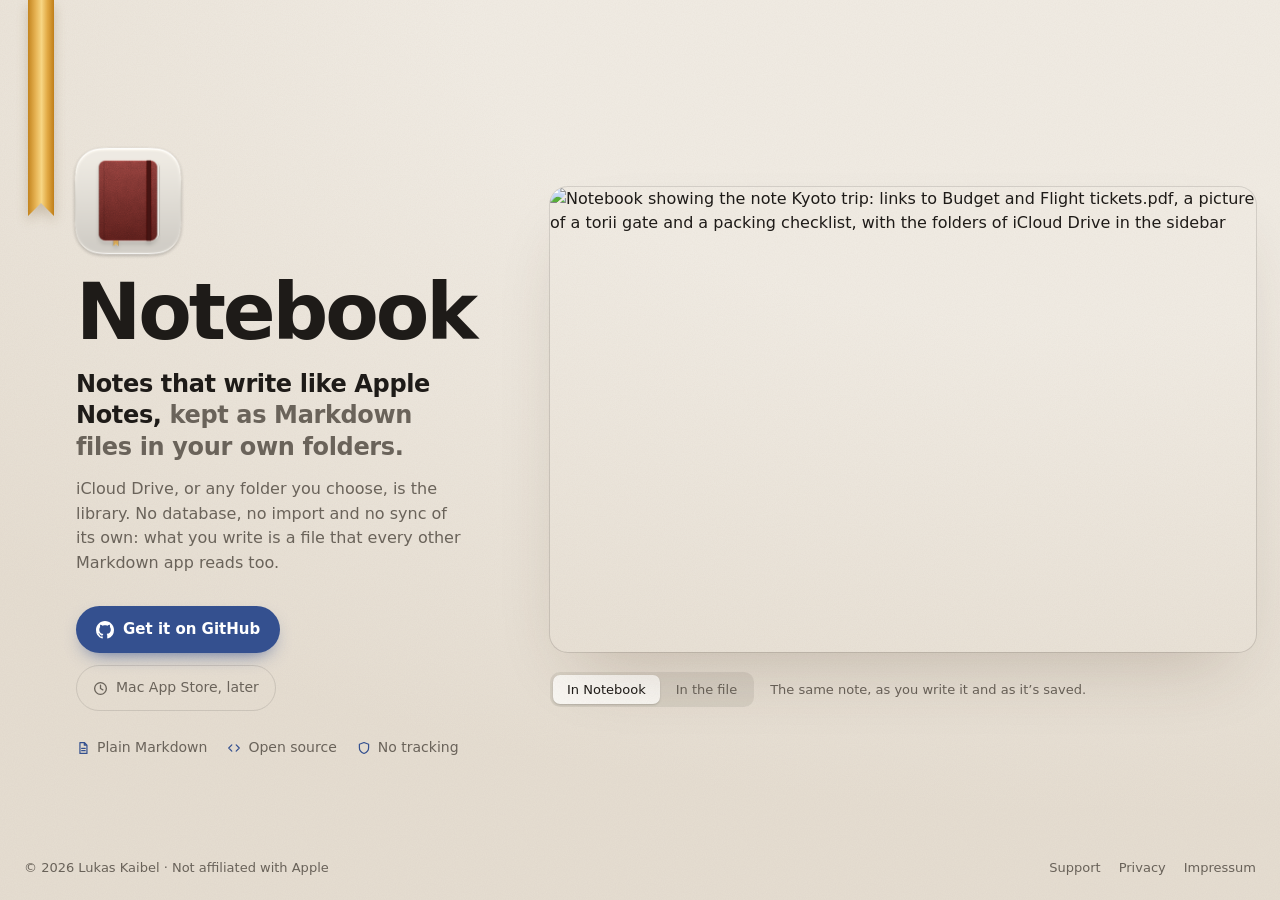
==== Website/index.html @ d15bc16d "A website for Notebook A one-page site on GitHub Pages, like Issues' but in Notebook's own look: the" ====
<!doctype html>
<html lang="en">
<head>
  <meta charset="utf-8">
  <meta name="viewport" content="width=device-width, initial-scale=1, viewport-fit=cover">
  <title>Notebook: Markdown notes for the Mac</title>
  <meta name="description" content="A native Mac app for Markdown notes that writes like Apple Notes. Every note stays a plain file in your own folders, iCloud Drive included.">
  <meta name="theme-color" content="#F1ECE4" media="(prefers-color-scheme: light)">
  <meta name="theme-color" content="#191715" media="(prefers-color-scheme: dark)">
  <meta property="og:type" content="website">
  <meta property="og:title" content="Notebook">
  <meta property="og:description" content="Markdown notes for the Mac that write like Apple Notes, kept as plain files in your own folders.">
  <meta property="og:url" content="https://lukaskaibel.github.io/notebook/">
  <meta property="og:image" content="https://lukaskaibel.github.io/notebook/social-preview.png">
  <meta property="og:image:width" content="1280">
  <meta property="og:image:height" content="640">
  <meta name="twitter:card" content="summary_large_image">
  <link rel="icon" href="images/favicon-light.png" media="(prefers-color-scheme: light)">
  <link rel="icon" href="images/favicon-dark.png" media="(prefers-color-scheme: dark)">
  <link rel="apple-touch-icon" href="images/apple-touch-icon.png">
  <link rel="stylesheet" href="style.css">
</head>
<body class="home">
  <!-- The bookmark ribbon from the icon, marking your place on the page. -->
  <div class="ribbon" aria-hidden="true"></div>

  <main class="hero">
    <div class="copy">
      <picture>
        <source srcset="images/icon-dark.png" media="(prefers-color-scheme: dark)">
        <img class="app-icon" src="images/icon-light.png" width="144" height="144" alt="">
      </picture>
      <h1>Notebook</h1>
      <p class="lead">Notes that write like Apple Notes, <span>kept as Markdown files in your own folders.</span></p>
      <p class="sub">iCloud Drive, or any folder you choose, is the library. No database, no import and no sync of its
        own: what you write is a file that every other Markdown app reads too.</p>

      <div class="actions">
        <a class="button primary" href="https://github.com/lukaskaibel/notebook">
          <svg viewBox="0 0 16 16" aria-hidden="true"><path d="M8 0c4.42 0 8 3.58 8 8a8.013 8.013 0 0 1-5.45 7.59c-.4.08-.55-.17-.55-.38 0-.27.01-1.13.01-2.2 0-.75-.25-1.23-.54-1.48 1.78-.2 3.65-.88 3.65-3.95 0-.88-.31-1.59-.82-2.15.08-.2.36-1.02-.08-2.12 0 0-.67-.22-2.2.82-.64-.18-1.32-.27-2-.27-.68 0-1.36.09-2 .27-1.53-1.03-2.2-.82-2.2-.82-.44 1.1-.16 1.92-.08 2.12-.51.56-.82 1.28-.82 2.15 0 3.06 1.86 3.75 3.64 3.95-.23.2-.44.55-.51 1.07-.46.21-1.61.55-2.33-.66-.15-.24-.6-.83-1.23-.82-.67.01-.27.38.01.53.34.19.73.9.82 1.13.16.45.68 1.31 2.69.94 0 .67.01 1.3.01 1.49 0 .21-.15.45-.55.38A7.995 7.995 0 0 1 0 8c0-4.42 3.58-8 8-8Z"/></svg>
          Get it on GitHub
        </a>
        <span class="soon">
          <svg viewBox="0 0 16 16" aria-hidden="true"><circle cx="8" cy="8" r="6.25"/><path d="M8 4.5V8l2.5 1.5"/></svg>
          Mac App Store, later
        </span>
      </div>

      <ul class="facts">
        <li><svg viewBox="0 0 16 16" aria-hidden="true"><path d="M4.5 1.75h5l3 3v9.5h-8Z M9.5 1.75v3h3 M6.5 8.5h4 M6.5 11h4"/></svg>Plain Markdown</li>
        <li><svg viewBox="0 0 16 16" aria-hidden="true"><path d="M5.5 4.5 2 8l3.5 3.5M10.5 4.5 14 8l-3.5 3.5"/></svg>Open source</li>
        <li><svg viewBox="0 0 16 16" aria-hidden="true"><path d="M8 1.75 2.75 3.75v4c0 3.1 2.2 5.4 5.25 6.5 3.05-1.1 5.25-3.4 5.25-6.5v-4Z"/></svg>No tracking</li>
      </ul>
    </div>

    <figure class="stage" data-view="app">
      <div class="window-frame">
        <picture>
          <source srcset="images/hero-dark.webp" media="(prefers-color-scheme: dark)">
          <img class="shot" src="images/hero-light.webp" width="2000" height="1319" fetchpriority="high"
            alt="Notebook showing the note Kyoto trip: links to Budget and Flight tickets.pdf, a picture of a torii gate and a packing checklist, with the folders of iCloud Drive in the sidebar">
        </picture>

        <!-- The same note as the file on disk: what Notebook saves, character for character. -->
        <div class="file" id="file" aria-hidden="true">
          <div class="file-bar"><i></i><i></i><i></i><b>Kyoto trip.md</b><span>iCloud Drive › Travel</span></div>
<pre class="file-text">Five days in October. Flights and the ryokan are booked, everything else stays loose. Costs are in <s>[[</s>Budget<s>]]</s>, the tickets in <s>[[</s>Flight tickets.pdf<s>]]</s>.

<s>![](.assets/torii.png)</s>

<s>## </s><b>Packing</b>
<s>- [x] </s>Passport
<s>- [x] </s>Rail pass voucher
<s>- [ ] </s>Power adapter, type A
<s>- [ ] </s>Rain jacket

<s>## </s><b>Plan</b>
<s>- **</s><b>Day 1</b><s>**</s> Fushimi Inari at sunrise, before the tour groups
<s>- **</s><b>Day 2</b><s>**</s> Arashiyama: bamboo grove early, then along the river
<s>- **</s><b>Day 3</b><s>**</s> Day trip to <s>[[</s>Nara<s>]]</s></pre>
        </div>
      </div>

      <figcaption>
        <div class="switch" role="group" aria-label="Show the note">
          <button type="button" id="show-app" data-view="app" aria-pressed="true">In Notebook</button>
          <button type="button" id="show-file" data-view="file" aria-pressed="false">In the file</button>
        </div>
        <span class="caption" id="caption">The same note, as you write it and as it’s saved.</span>
      </figcaption>
    </figure>
  </main>

  <footer class="footer">
    <span>© 2026 Lukas Kaibel · Not affiliated with Apple</span>
    <nav aria-label="Support and legal">
      <a href="support/">Support</a>
      <a href="privacy/">Privacy</a>
      <a href="impressum/">Impressum</a>
    </nav>
  </footer>

  <script>
    // In Notebook / In the file: the file slides in front of the window, as if opened in a plain text editor.
    (function () {
      var stage = document.querySelector(".stage");
      var file = document.getElementById("file");
      var buttons = stage.querySelectorAll(".switch button");
      function show(view) {
        stage.dataset.view = view;
        file.setAttribute("aria-hidden", String(view !== "file"));
        buttons.forEach(function (button) { button.setAttribute("aria-pressed", String(button.dataset.view === view)); });
      }
      buttons.forEach(function (button) {
        button.addEventListener("click", function () { show(button.dataset.view); });
      });
    })();
  </script>
</body>
</html>
---- Website/style.css ----
/* Notebook's website. The page is a sheet of the notebook on its icon: warm stone paper, ink-blue links and buttons,
   and the gold bookmark ribbon hanging from the top. Everything comes with the page; nothing loads from elsewhere. */

:root {
  --paper: #F1ECE4;
  --paper-deep: #E6DED2;
  --card: #FBF9F5;
  --text: #1E1B18;
  --text-2: #6A635A;
  --line: rgba(30, 27, 24, 0.12);
  --ink: #34508F;
  --on-ink: #FFFFFF;
  --shadow: rgba(70, 48, 26, 0.24);
  --grain-opacity: 0.38;
  --font: -apple-system, BlinkMacSystemFont, "SF Pro Text", "Helvetica Neue", system-ui, sans-serif;
  --font-display: -apple-system, BlinkMacSystemFont, "SF Pro Display", "Helvetica Neue", system-ui, sans-serif;
  --font-mono: ui-monospace, "SF Mono", SFMono-Regular, Menlo, monospace;
  --gutter: max(24px, env(safe-area-inset-left, 0px));
  color-scheme: light dark;
}

@media (prefers-color-scheme: dark) {
  :root {
    --paper: #1A1816;
    --paper-deep: #121110;
    --card: #242120;
    --text: #EDE8E1;
    --text-2: #A39B90;
    --line: rgba(255, 248, 238, 0.11);
    --ink: #93ABE3;
    --on-ink: #10141E;
    --shadow: rgba(0, 0, 0, 0.55);
    --grain-opacity: 0.22;
  }
}

*, *::before, *::after { box-sizing: border-box; }

html { -webkit-text-size-adjust: 100%; }

body {
  margin: 0;
  min-height: 100vh;
  min-height: 100dvh;
  color: var(--text);
  font: 16px/1.55 var(--font);
  -webkit-font-smoothing: antialiased;
  background:
    radial-gradient(120% 90% at 85% 0%, transparent 40%, var(--paper-deep) 100%),
    var(--paper);
  position: relative;
}

/* Paper grain, drawn by an SVG filter: no picture to load. */
body::before {
  content: "";
  position: fixed;
  inset: 0;
  pointer-events: none;
  opacity: var(--grain-opacity);
  mix-blend-mode: multiply;
  background-image: url("data:image/svg+xml,%3Csvg xmlns='http://www.w3.org/2000/svg' width='220' height='220'%3E%3Cfilter id='n'%3E%3CfeTurbulence type='fractalNoise' baseFrequency='0.9' numOctaves='2' stitchTiles='stitch'/%3E%3CfeColorMatrix values='0 0 0 0 0.35 0 0 0 0 0.3 0 0 0 0 0.24 0 0 0 0.16 0'/%3E%3C/filter%3E%3Crect width='100%25' height='100%25' filter='url(%23n)'/%3E%3C/svg%3E");
}

@media (prefers-color-scheme: dark) {
  body::before { mix-blend-mode: screen; }
}

a { color: var(--ink); text-underline-offset: 0.18em; }
a:focus-visible, button:focus-visible { outline: 2px solid var(--ink); outline-offset: 3px; border-radius: 6px; }

svg { width: 1em; height: 1em; flex: none; }

/* ---------- Home ---------- */

body.home {
  display: grid;
  grid-template-rows: 1fr auto;
  overflow-x: hidden;
}

/* The ribbon: satin gold, with the notch of the one on the icon. It unrolls once when the page opens. */
.ribbon {
  position: absolute;
  top: 0;
  left: max(28px, calc(50% - 660px));
  width: 26px;
  height: clamp(130px, 24vh, 250px);
  z-index: 2;
  filter: drop-shadow(0 6px 6px rgba(90, 58, 12, 0.22));
  pointer-events: none;
}
.ribbon::before {
  content: "";
  position: absolute;
  inset: 0;
  background: linear-gradient(90deg, #C3841E 0%, #E7B455 30%, #F7D683 52%, #E2AA45 74%, #C07F1A 100%);
  clip-path: polygon(0 0, 100% 0, 100% 100%, 50% calc(100% - 13px), 0 100%);
  transform-origin: top;
}

@media (prefers-reduced-motion: no-preference) {
  .ribbon::before { animation: unroll 0.95s cubic-bezier(0.2, 0.85, 0.25, 1) 0.15s both; }
  @keyframes unroll { from { transform: scaleY(0); } to { transform: scaleY(1); } }
}

.hero {
  width: 100%;
  max-width: 1340px;
  margin: 0 auto;
  padding: clamp(64px, 11vh, 120px) var(--gutter) clamp(32px, 5vh, 56px) calc(var(--gutter) + 52px);
  display: grid;
  grid-template-columns: minmax(300px, 410px) minmax(0, 1fr);
  gap: clamp(36px, 5vw, 80px);
  align-items: center;
}

.copy { position: relative; z-index: 1; min-width: 0; }

.app-icon {
  display: block;
  width: 132px;
  height: 132px;
  margin: 0 0 6px -14px;
}

h1, h2, h3 { font-family: var(--font-display); text-wrap: balance; }

.home h1 {
  margin: 0;
  font-size: clamp(50px, 6.2vw, 78px);
  line-height: 1;
  font-weight: 800;
  letter-spacing: -0.04em;
}

.lead {
  margin: 18px 0 0;
  font-size: clamp(20px, 2vw, 24px);
  line-height: 1.3;
  font-weight: 650;
  letter-spacing: -0.015em;
  text-wrap: balance;
}
.lead span { color: var(--text-2); }

.sub {
  margin: 14px 0 0;
  max-width: 38ch;
  color: var(--text-2);
  font-size: 16px;
}

.actions {
  display: flex;
  flex-wrap: wrap;
  align-items: center;
  gap: 12px;
  margin-top: 30px;
}

.button {
  display: inline-flex;
  align-items: center;
  gap: 9px;
  padding: 12px 20px;
  border-radius: 999px;
  font-size: 15px;
  font-weight: 600;
  text-decoration: none;
}
.button svg { font-size: 18px; fill: currentColor; }
.button.primary { background: var(--ink); color: var(--on-ink); box-shadow: 0 8px 20px -10px var(--ink); }
.button.primary:hover { filter: brightness(1.08); }

.soon {
  display: inline-flex;
  align-items: center;
  gap: 8px;
  padding: 11px 16px;
  border-radius: 999px;
  border: 1px solid var(--line);
  color: var(--text-2);
  font-size: 14px;
  font-weight: 500;
}
.soon svg { font-size: 15px; fill: none; stroke: currentColor; stroke-width: 1.4; stroke-linecap: round; }

.facts {
  display: flex;
  flex-wrap: wrap;
  gap: 8px 20px;
  margin: 26px 0 0;
  padding: 0;
  list-style: none;
  color: var(--text-2);
  font-size: 14px;
}
.facts li { display: inline-flex; align-items: center; gap: 7px; }
.facts svg { color: var(--ink); fill: none; stroke: currentColor; stroke-width: 1.4; stroke-linecap: round; stroke-linejoin: round; }

/* The app, and the same note as its file. */
.stage { margin: 0; min-width: 0; }

.window-frame { position: relative; }

.shot {
  display: block;
  width: 100%;
  height: auto;
  border-radius: 18px;
  box-shadow: 0 34px 70px -28px var(--shadow), 0 0 0 1px var(--line);
  transition: filter 0.4s ease;
}

.file {
  position: absolute;
  right: 5%;
  bottom: 5%;
  width: min(64%, 600px);
  max-height: 88%;
  overflow: hidden;
  background: var(--card);
  border-radius: 12px;
  box-shadow: 0 28px 60px -16px rgba(0, 0, 0, 0.42), 0 0 0 0.5px rgba(0, 0, 0, 0.25);
  opacity: 0;
  transform: translateY(26px) scale(0.98);
  pointer-events: none;
  transition: opacity 0.3s ease, transform 0.45s cubic-bezier(0.2, 0.85, 0.25, 1);
}

.stage[data-view="file"] .file { opacity: 1; transform: none; pointer-events: auto; }
.stage[data-view="file"] .shot { filter: saturate(0.85) brightness(0.96); }

@media (prefers-reduced-motion: reduce) {
  .file, .shot { transition: none; }
}

.file-bar {
  display: flex;
  align-items: center;
  gap: 7px;
  height: 36px;
  padding: 0 14px;
  border-bottom: 1px solid var(--line);
  font-size: 12.5px;
}
.file-bar i { width: 11px; height: 11px; border-radius: 50%; background: #FF5F57; flex: none; }
.file-bar i:nth-child(2) { background: #FEBC2E; }
.file-bar i:nth-child(3) { background: #28C840; }
.file-bar b { margin-left: 8px; font-weight: 600; }
.file-bar span { margin-left: auto; color: var(--text-2); white-space: nowrap; overflow: hidden; text-overflow: ellipsis; }

.file-text {
  margin: 0;
  padding: 16px 18px 20px;
  font: clamp(10.5px, 0.85vw, 12.5px)/1.6 var(--font-mono);
  white-space: pre-wrap;
  overflow-wrap: anywhere;
  color: var(--text);
}
.file-text s { text-decoration: none; color: var(--text-2); opacity: 0.85; }
.file-text b { font-weight: 700; }

figcaption {
  display: flex;
  flex-wrap: wrap;
  align-items: center;
  gap: 10px 16px;
  margin-top: 20px;
}

.switch {
  display: inline-flex;
  gap: 2px;
  padding: 3px;
  border-radius: 10px;
  background: color-mix(in srgb, var(--text) 8%, transparent);
}
.switch button {
  font: 500 13px/1 var(--font);
  color: var(--text-2);
  background: transparent;
  border: 0;
  border-radius: 7px;
  padding: 8px 14px;
  cursor: pointer;
}
.switch button[aria-pressed="true"] { background: var(--card); color: var(--text); box-shadow: 0 1px 2px rgba(0, 0, 0, 0.16); }
@media (prefers-reduced-motion: no-preference) { .switch button { transition: background 0.15s, color 0.15s; } }

.caption { color: var(--text-2); font-size: 13px; }

/* ---------- Footer ---------- */

.footer {
  display: flex;
  flex-wrap: wrap;
  align-items: center;
  justify-content: space-between;
  gap: 10px 24px;
  width: 100%;
  max-width: 1340px;
  margin: 0 auto;
  padding: 18px var(--gutter) max(22px, env(safe-area-inset-bottom, 0px));
  color: var(--text-2);
  font-size: 13px;
}
.footer nav { display: flex; flex-wrap: wrap; gap: 18px; }
.footer a { color: var(--text-2); text-decoration: none; }
.footer a:hover, .footer a[aria-current="page"] { color: var(--text); }

/* ---------- Narrow windows and phones ---------- */

@media (max-width: 960px) {
  .hero {
    grid-template-columns: minmax(0, 1fr);
    padding-top: clamp(72px, 12vh, 110px);
    padding-left: calc(var(--gutter) + 40px);
    gap: 44px;
  }
  .ribbon { left: max(20px, env(safe-area-inset-left, 0px)); width: 22px; height: 150px; }
  .stage { margin-left: -40px; }
  .file { width: 74%; right: 4%; }
}

@media (max-width: 560px) {
  .hero { padding-left: calc(var(--gutter) + 26px); padding-right: var(--gutter); }
  .stage { margin-left: -26px; }
  .ribbon { width: 18px; height: 118px; left: 16px; }
  .app-icon { width: 108px; height: 108px; margin-left: -11px; }
  .shot { border-radius: 12px; }
  .file { width: 92%; right: 4%; bottom: 4%; max-height: 92%; }
  .file-bar span { display: none; }
  .file-text { font-size: 10.5px; padding: 12px 13px 14px; }
}

/* ---------- Support, privacy and the legal notice ---------- */

.top {
  display: flex;
  align-items: center;
  justify-content: space-between;
  gap: 16px;
  width: 100%;
  max-width: 820px;
  margin: 0 auto;
  padding: 26px var(--gutter) 0;
}
.brand {
  display: inline-flex;
  align-items: center;
  gap: 8px;
  color: var(--text);
  font-weight: 700;
  font-size: 17px;
  text-decoration: none;
  letter-spacing: -0.01em;
}
.brand img { width: 36px; height: 36px; margin: -2px -2px -2px -4px; }
.top .link { display: inline-flex; align-items: center; gap: 7px; color: var(--text-2); text-decoration: none; font-size: 14px; }
.top .link svg { fill: currentColor; font-size: 16px; }
.top .link:hover { color: var(--text); }

.doc {
  width: 100%;
  max-width: 820px;
  margin: 0 auto;
  padding: clamp(40px, 8vh, 72px) var(--gutter) 56px;
}
.doc h1 { margin: 0; font-size: clamp(36px, 5vw, 46px); line-height: 1.08; font-weight: 800; letter-spacing: -0.035em; }
.doc h2 { margin: 40px 0 10px; font-size: 21px; letter-spacing: -0.015em; }
.doc p, .doc li { max-width: 68ch; }
.doc p { margin: 0 0 12px; }
.doc ul { padding-left: 20px; margin: 0 0 12px; }
.doc li { margin-bottom: 6px; }
.doc .intro { margin-top: 14px; color: var(--text-2); font-size: 18px; line-height: 1.5; }
.doc .updated { color: var(--text-2); font-size: 14px; }
.doc address { font-style: normal; margin-bottom: 12px; }
.doc code { font: 0.9em var(--font-mono); padding: 1px 5px; border-radius: 5px; background: color-mix(in srgb, var(--text) 7%, transparent); }

.cards {
  display: grid;
  grid-template-columns: repeat(auto-fit, minmax(200px, 1fr));
  gap: 14px;
  margin: 30px 0 8px;
}
.card {
  display: grid;
  gap: 4px;
  align-content: start;
  padding: 18px 18px 16px;
  border-radius: 14px;
  background: var(--card);
  border: 1px solid var(--line);
  color: var(--text);
  text-decoration: none;
}
.card:hover { border-color: color-mix(in srgb, var(--ink) 55%, transparent); }
.card svg { font-size: 24px; margin-bottom: 8px; color: var(--ink); fill: none; stroke: currentColor; stroke-width: 1.6; stroke-linecap: round; stroke-linejoin: round; }
.card svg.filled { fill: currentColor; stroke: none; }
.card b { font-size: 16px; }
.card span { color: var(--text-2); font-size: 14px; line-height: 1.45; }

.faq { display: grid; gap: 10px; margin-top: 16px; }
.faq details {
  border-radius: 12px;
  background: var(--card);
  border: 1px solid var(--line);
  padding: 0 18px;
}
.faq summary {
  cursor: pointer;
  padding: 15px 0;
  font-weight: 600;
  list-style: none;
  display: flex;
  justify-content: space-between;
  gap: 16px;
}
.faq summary::-webkit-details-marker { display: none; }
.faq summary::after { content: "+"; color: var(--text-2); font-weight: 400; font-size: 20px; line-height: 1; }
.faq details[open] summary::after { content: "−"; }
.faq details p { color: var(--text-2); margin: -4px 0 16px; }

.doc + .footer { max-width: 820px; }
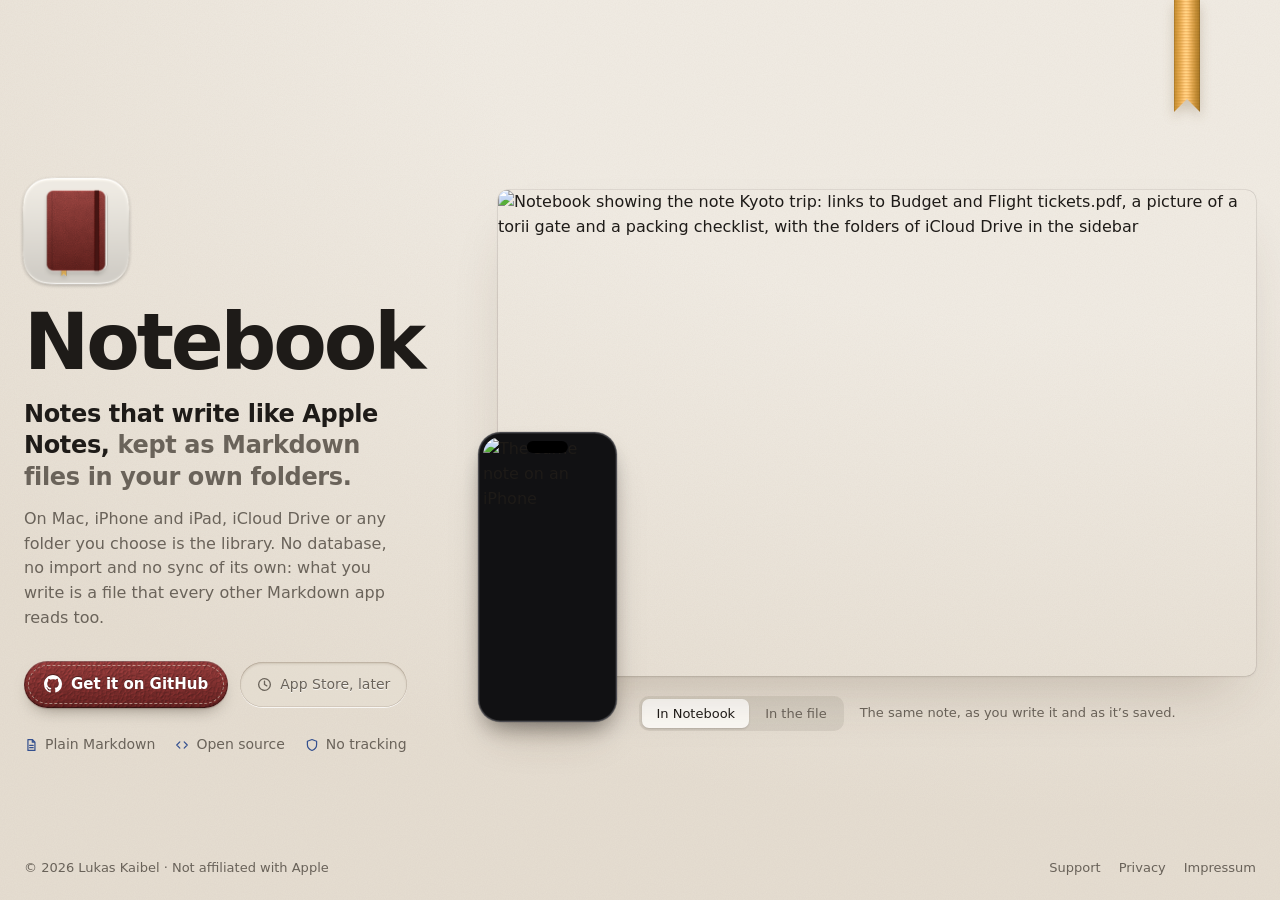
==== commit 29b3aa1b: "Website: a leather button, a cloth ribbon, and Notebook on iPhone and iPad The page now says what th" ====
--- a/Website/index.html
+++ b/Website/index.html
@@ -3,13 +3,13 @@
 <head>
   <meta charset="utf-8">
   <meta name="viewport" content="width=device-width, initial-scale=1, viewport-fit=cover">
-  <title>Notebook: Markdown notes for the Mac</title>
-  <meta name="description" content="A native Mac app for Markdown notes that writes like Apple Notes. Every note stays a plain file in your own folders, iCloud Drive included.">
+  <title>Notebook: Markdown notes for Mac, iPhone and iPad</title>
+  <meta name="description" content="A native app for Markdown notes on Mac, iPhone and iPad that writes like Apple Notes. Every note stays a plain file in your own folders, iCloud Drive included.">
   <meta name="theme-color" content="#F1ECE4" media="(prefers-color-scheme: light)">
   <meta name="theme-color" content="#191715" media="(prefers-color-scheme: dark)">
   <meta property="og:type" content="website">
   <meta property="og:title" content="Notebook">
-  <meta property="og:description" content="Markdown notes for the Mac that write like Apple Notes, kept as plain files in your own folders.">
+  <meta property="og:description" content="Markdown notes for Mac, iPhone and iPad that write like Apple Notes, kept as plain files in your own folders.">
   <meta property="og:url" content="https://lukaskaibel.github.io/notebook/">
   <meta property="og:image" content="https://lukaskaibel.github.io/notebook/social-preview.png">
   <meta property="og:image:width" content="1280">
@@ -19,9 +19,10 @@
   <link rel="icon" href="images/favicon-dark.png" media="(prefers-color-scheme: dark)">
   <link rel="apple-touch-icon" href="images/apple-touch-icon.png">
   <link rel="stylesheet" href="style.css">
+  <script src="ribbon.js" defer></script>
 </head>
 <body class="home">
-  <!-- The bookmark ribbon from the icon, marking your place on the page. -->
+  <!-- The bookmark ribbon from the icon, marking your place on the page. ribbon.js makes it fabric. -->
   <div class="ribbon" aria-hidden="true"></div>
 
   <main class="hero">
@@ -32,8 +33,8 @@
       </picture>
       <h1>Notebook</h1>
       <p class="lead">Notes that write like Apple Notes, <span>kept as Markdown files in your own folders.</span></p>
-      <p class="sub">iCloud Drive, or any folder you choose, is the library. No database, no import and no sync of its
-        own: what you write is a file that every other Markdown app reads too.</p>
+      <p class="sub">On Mac, iPhone and iPad, iCloud Drive or any folder you choose is the library. No database, no
+        import and no sync of its own: what you write is a file that every other Markdown app reads too.</p>
 
       <div class="actions">
         <a class="button primary" href="https://github.com/lukaskaibel/notebook">
@@ -42,7 +43,7 @@
         </a>
         <span class="soon">
           <svg viewBox="0 0 16 16" aria-hidden="true"><circle cx="8" cy="8" r="6.25"/><path d="M8 4.5V8l2.5 1.5"/></svg>
-          Mac App Store, later
+          App Store, later
         </span>
       </div>
 
@@ -56,10 +57,18 @@
     <figure class="stage" data-view="app">
       <div class="window-frame">
         <picture>
-          <source srcset="images/hero-dark.webp" media="(prefers-color-scheme: dark)">
-          <img class="shot" src="images/hero-light.webp" width="2000" height="1319" fetchpriority="high"
+          <source srcset="images/window-dark.webp" media="(prefers-color-scheme: dark)">
+          <img class="shot" src="images/window-light.webp" width="1800" height="1153" fetchpriority="high"
             alt="Notebook showing the note Kyoto trip: links to Budget and Flight tickets.pdf, a picture of a torii gate and a packing checklist, with the folders of iCloud Drive in the sidebar">
         </picture>
+
+        <!-- And on the iPhone, from the same folder in iCloud Drive. -->
+        <div class="phone">
+          <picture>
+            <source srcset="images/iphone-dark.webp" media="(prefers-color-scheme: dark)">
+            <img src="images/iphone-light.webp" width="600" height="1304" alt="The same note on an iPhone">
+          </picture>
+        </div>
 
         <!-- The same note as the file on disk: what Notebook saves, character for character. -->
         <div class="file" id="file" aria-hidden="true">
--- a/Website/style.css
+++ b/Website/style.css
@@ -1,5 +1,6 @@
-/* Notebook's website. The page is a sheet of the notebook on its icon: warm stone paper, ink-blue links and buttons,
-   and the gold bookmark ribbon hanging from the top. Everything comes with the page; nothing loads from elsewhere. */
+/* Notebook's website. The page is a sheet of the notebook on its icon: warm stone paper, ink-blue links, a button
+   cut from the cover's leather, and the gold bookmark ribbon hanging from the top. Everything comes with the page;
+   nothing loads from elsewhere. */
 
 :root {
   --paper: #F1ECE4;
@@ -11,11 +12,25 @@
   --ink: #34508F;
   --on-ink: #FFFFFF;
   --shadow: rgba(70, 48, 26, 0.24);
+  --rim: rgba(30, 27, 24, 0.14);
   --grain-opacity: 0.38;
+  /* The button's leather: the icon's oxblood cover, with its grain (images/leather.webp) multiplied over it. For
+     leather in the ink blue of the links instead: linear-gradient(#4767A9, #263F78), and (#5471B3, #2A437A) in the
+     dark. */
+  --leather: linear-gradient(#B04746, #7A2928);
+  /* Pressed into the paper: a shadow along the top inside, a highlight along the bottom outside. */
+  --deboss-shade: rgba(70, 48, 26, 0.2);
+  --deboss-light: rgba(255, 255, 255, 0.75);
+  /* The ribbon, read by ribbon.js; the fallback below draws the same gold as a gradient. */
+  --ribbon: #DC9C30;
+  --ribbon-sheen: #FFF1C9;
+  --ribbon-notch: 13px;
   --font: -apple-system, BlinkMacSystemFont, "SF Pro Text", "Helvetica Neue", system-ui, sans-serif;
   --font-display: -apple-system, BlinkMacSystemFont, "SF Pro Display", "Helvetica Neue", system-ui, sans-serif;
   --font-mono: ui-monospace, "SF Mono", SFMono-Regular, Menlo, monospace;
   --gutter: max(24px, env(safe-area-inset-left, 0px));
+  /* Above the hero: room for the ribbon, which ends just above the window. */
+  --hero-top: clamp(80px, 14vh, 150px);
   color-scheme: light dark;
 }
 
@@ -30,7 +45,11 @@
     --ink: #93ABE3;
     --on-ink: #10141E;
     --shadow: rgba(0, 0, 0, 0.55);
+    --rim: rgba(255, 248, 238, 0.13);
     --grain-opacity: 0.22;
+    --leather: linear-gradient(#BC5251, #82302F);
+    --deboss-shade: rgba(0, 0, 0, 0.5);
+    --deboss-light: rgba(255, 248, 238, 0.07);
   }
 }
 
@@ -79,13 +98,15 @@
   overflow-x: hidden;
 }
 
-/* The ribbon: satin gold, with the notch of the one on the icon. It unrolls once when the page opens. */
+/* The ribbon: gold grosgrain, with the notch of the one on the icon. ribbon.js draws it as fabric that the pointer
+   pushes around; without it (no script, no WebGL) this gradient unrolls once when the page opens. It hangs in the
+   open paper at the top right, over the window's outline and ending just above it. */
 .ribbon {
   position: absolute;
   top: 0;
-  left: max(28px, calc(50% - 660px));
+  right: max(72px, calc(50% - 560px));
   width: 26px;
-  height: clamp(130px, 24vh, 250px);
+  height: calc(var(--hero-top) - 14px);
   z-index: 2;
   filter: drop-shadow(0 6px 6px rgba(90, 58, 12, 0.22));
   pointer-events: none;
@@ -95,9 +116,11 @@
   position: absolute;
   inset: 0;
   background: linear-gradient(90deg, #C3841E 0%, #E7B455 30%, #F7D683 52%, #E2AA45 74%, #C07F1A 100%);
-  clip-path: polygon(0 0, 100% 0, 100% 100%, 50% calc(100% - 13px), 0 100%);
+  clip-path: polygon(0 0, 100% 0, 100% 100%, 50% calc(100% - var(--ribbon-notch)), 0 100%);
   transform-origin: top;
 }
+.ribbon.live::before { display: none; }
+.ribbon canvas { position: absolute; top: 0; pointer-events: none; }
 
 @media (prefers-reduced-motion: no-preference) {
   .ribbon::before { animation: unroll 0.95s cubic-bezier(0.2, 0.85, 0.25, 1) 0.15s both; }
@@ -108,7 +131,7 @@
   width: 100%;
   max-width: 1340px;
   margin: 0 auto;
-  padding: clamp(64px, 11vh, 120px) var(--gutter) clamp(32px, 5vh, 56px) calc(var(--gutter) + 52px);
+  padding: var(--hero-top) var(--gutter) clamp(32px, 5vh, 56px);
   display: grid;
   grid-template-columns: minmax(300px, 410px) minmax(0, 1fr);
   gap: clamp(36px, 5vw, 80px);
@@ -170,17 +193,60 @@
   text-decoration: none;
 }
 .button svg { font-size: 18px; fill: currentColor; }
-.button.primary { background: var(--ink); color: var(--on-ink); box-shadow: 0 8px 20px -10px var(--ink); }
-.button.primary:hover { filter: brightness(1.08); }
-
+
+/* A piece of the icon's leather cover: grained, stitched along the edge, and pressed in when clicked. */
+.button.primary {
+  position: relative;
+  color: #FFF;
+  background: url("images/leather.webp") 0 0 / 128px 128px, var(--leather);
+  background-blend-mode: multiply, normal;
+  text-shadow: 0 -1px 0 rgba(0, 0, 0, 0.35);
+  box-shadow:
+    inset 0 1px 0 rgba(255, 255, 255, 0.22),
+    inset 0 -1.5px 2px rgba(0, 0, 0, 0.28),
+    inset 0 0 0 1px rgba(0, 0, 0, 0.22),
+    0 1px 1px rgba(40, 20, 0, 0.18),
+    0 8px 18px -10px rgba(30, 20, 10, 0.6);
+}
+.button.primary svg { filter: drop-shadow(0 -1px 0 rgba(0, 0, 0, 0.35)); }
+/* The stitching, sunk a little into the leather. */
+.button.primary::after {
+  content: "";
+  position: absolute;
+  inset: 4px;
+  border-radius: inherit;
+  border: 1.25px dashed rgba(255, 244, 225, 0.5);
+  filter: drop-shadow(0 0.75px 0 rgba(0, 0, 0, 0.3));
+  pointer-events: none;
+}
+.button.primary:hover { filter: brightness(1.06) saturate(1.04); }
+.button.primary:active {
+  filter: brightness(0.95);
+  transform: translateY(1px);
+  box-shadow:
+    inset 0 2px 4px rgba(0, 0, 0, 0.38),
+    inset 0 0 0 1px rgba(0, 0, 0, 0.26),
+    0 0 0 rgba(40, 20, 0, 0),
+    0 4px 10px -8px rgba(30, 20, 10, 0.5);
+}
+@media (prefers-reduced-motion: no-preference) {
+  .button.primary { transition: filter 0.15s, transform 0.1s, box-shadow 0.1s; }
+}
+
+/* Not a button yet: a place pressed into the paper, waiting for the App Store's. */
 .soon {
   display: inline-flex;
   align-items: center;
   gap: 8px;
-  padding: 11px 16px;
+  padding: 12px 17px;
   border-radius: 999px;
-  border: 1px solid var(--line);
+  background: color-mix(in srgb, var(--paper-deep) 55%, transparent);
+  box-shadow:
+    inset 0 1.5px 2.5px var(--deboss-shade),
+    inset 0 0 0 0.5px var(--deboss-shade),
+    0 1px 0 var(--deboss-light);
   color: var(--text-2);
+  text-shadow: 0 1px 0 var(--deboss-light);
   font-size: 14px;
   font-weight: 500;
 }
@@ -199,18 +265,58 @@
 .facts li { display: inline-flex; align-items: center; gap: 7px; }
 .facts svg { color: var(--ink); fill: none; stroke: currentColor; stroke-width: 1.4; stroke-linecap: round; stroke-linejoin: round; }
 
-/* The app, and the same note as its file. */
-.stage { margin: 0; min-width: 0; }
+/* The app, and the same note as its file. The stage is a container, so that the window's corners and the phone in
+   front of it are sized in the window's width (cqw). */
+.stage { --phone-width: 18cqw; --phone-left: -2.5cqw; margin: 0; min-width: 0; container-type: inline-size; }
 
 .window-frame { position: relative; }
 
+/* The window as it is on the Mac, lying on the paper: its own corners, the hairline macOS draws around it, and a
+   shadow. */
 .shot {
   display: block;
   width: 100%;
   height: auto;
-  border-radius: 18px;
-  box-shadow: 0 34px 70px -28px var(--shadow), 0 0 0 1px var(--line);
+  border-radius: 1.33cqw;
+  box-shadow:
+    0 0 0 0.5px var(--rim),
+    0 1px 3px rgba(40, 28, 16, 0.08),
+    0 30px 60px -24px var(--shadow);
   transition: filter 0.4s ease;
+}
+
+/* The iPhone standing in front of the window's lower left corner, drawn around its screenshot: a dark bezel with a
+   graphite edge, the screen's own corners and the Dynamic Island, in an iPhone's proportions. */
+.phone {
+  --width: var(--phone-width);
+  --bezel: calc(var(--width) * 0.028);
+  --screen: calc(var(--width) - 2 * var(--bezel));
+  position: absolute;
+  left: var(--phone-left);
+  bottom: -6cqw;
+  width: var(--width);
+  padding: var(--bezel);
+  border-radius: calc(var(--screen) * 0.137 + var(--bezel));
+  background: #111113;
+  box-shadow:
+    inset 0 0 0 calc(var(--width) * 0.005) rgba(255, 255, 255, 0.1),
+    0 0 0 calc(var(--width) * 0.007) #4A4A4F,
+    0 0 0 calc(var(--width) * 0.011) rgba(0, 0, 0, 0.18),
+    0 1.6cqw 3cqw -0.8cqw rgba(0, 0, 0, 0.42),
+    0 3cqw 6cqw -2cqw var(--shadow);
+  transition: filter 0.4s ease;
+}
+.phone img { display: block; width: 100%; height: auto; border-radius: calc(var(--screen) * 0.137); }
+.phone::after {
+  content: "";
+  position: absolute;
+  top: calc(var(--bezel) + var(--screen) * 0.027);
+  left: 50%;
+  width: calc(var(--screen) * 0.313);
+  height: calc(var(--screen) * 0.092);
+  translate: -50% 0;
+  border-radius: 999px;
+  background: #000;
 }
 
 .file {
@@ -230,10 +336,10 @@
 }
 
 .stage[data-view="file"] .file { opacity: 1; transform: none; pointer-events: auto; }
-.stage[data-view="file"] .shot { filter: saturate(0.85) brightness(0.96); }
+.stage[data-view="file"] :is(.shot, .phone) { filter: saturate(0.85) brightness(0.96); }
 
 @media (prefers-reduced-motion: reduce) {
-  .file, .shot { transition: none; }
+  .file, .shot, .phone { transition: none; }
 }
 
 .file-bar {
@@ -262,12 +368,14 @@
 .file-text s { text-decoration: none; color: var(--text-2); opacity: 0.85; }
 .file-text b { font-weight: 700; }
 
+/* Next to the phone, below the window. */
 figcaption {
   display: flex;
   flex-wrap: wrap;
   align-items: center;
   gap: 10px 16px;
   margin-top: 20px;
+  padding-left: calc(var(--phone-left) + var(--phone-width) + 24px);
 }
 
 .switch {
@@ -316,20 +424,17 @@
   .hero {
     grid-template-columns: minmax(0, 1fr);
     padding-top: clamp(72px, 12vh, 110px);
-    padding-left: calc(var(--gutter) + 40px);
     gap: 44px;
   }
-  .ribbon { left: max(20px, env(safe-area-inset-left, 0px)); width: 22px; height: 150px; }
-  .stage { margin-left: -40px; }
+  .ribbon { right: max(48px, calc(env(safe-area-inset-right, 0px) + 32px)); width: 22px; height: 150px; }
+  .stage { --phone-left: -1.5cqw; }
   .file { width: 74%; right: 4%; }
 }
 
 @media (max-width: 560px) {
-  .hero { padding-left: calc(var(--gutter) + 26px); padding-right: var(--gutter); }
-  .stage { margin-left: -26px; }
-  .ribbon { width: 18px; height: 118px; left: 16px; }
+  .stage { --phone-width: 24cqw; }
+  .ribbon { width: 18px; height: 118px; right: max(28px, calc(env(safe-area-inset-right, 0px) + 20px)); }
   .app-icon { width: 108px; height: 108px; margin-left: -11px; }
-  .shot { border-radius: 12px; }
   .file { width: 92%; right: 4%; bottom: 4%; max-height: 92%; }
   .file-bar span { display: none; }
   .file-text { font-size: 10.5px; padding: 12px 13px 14px; }
